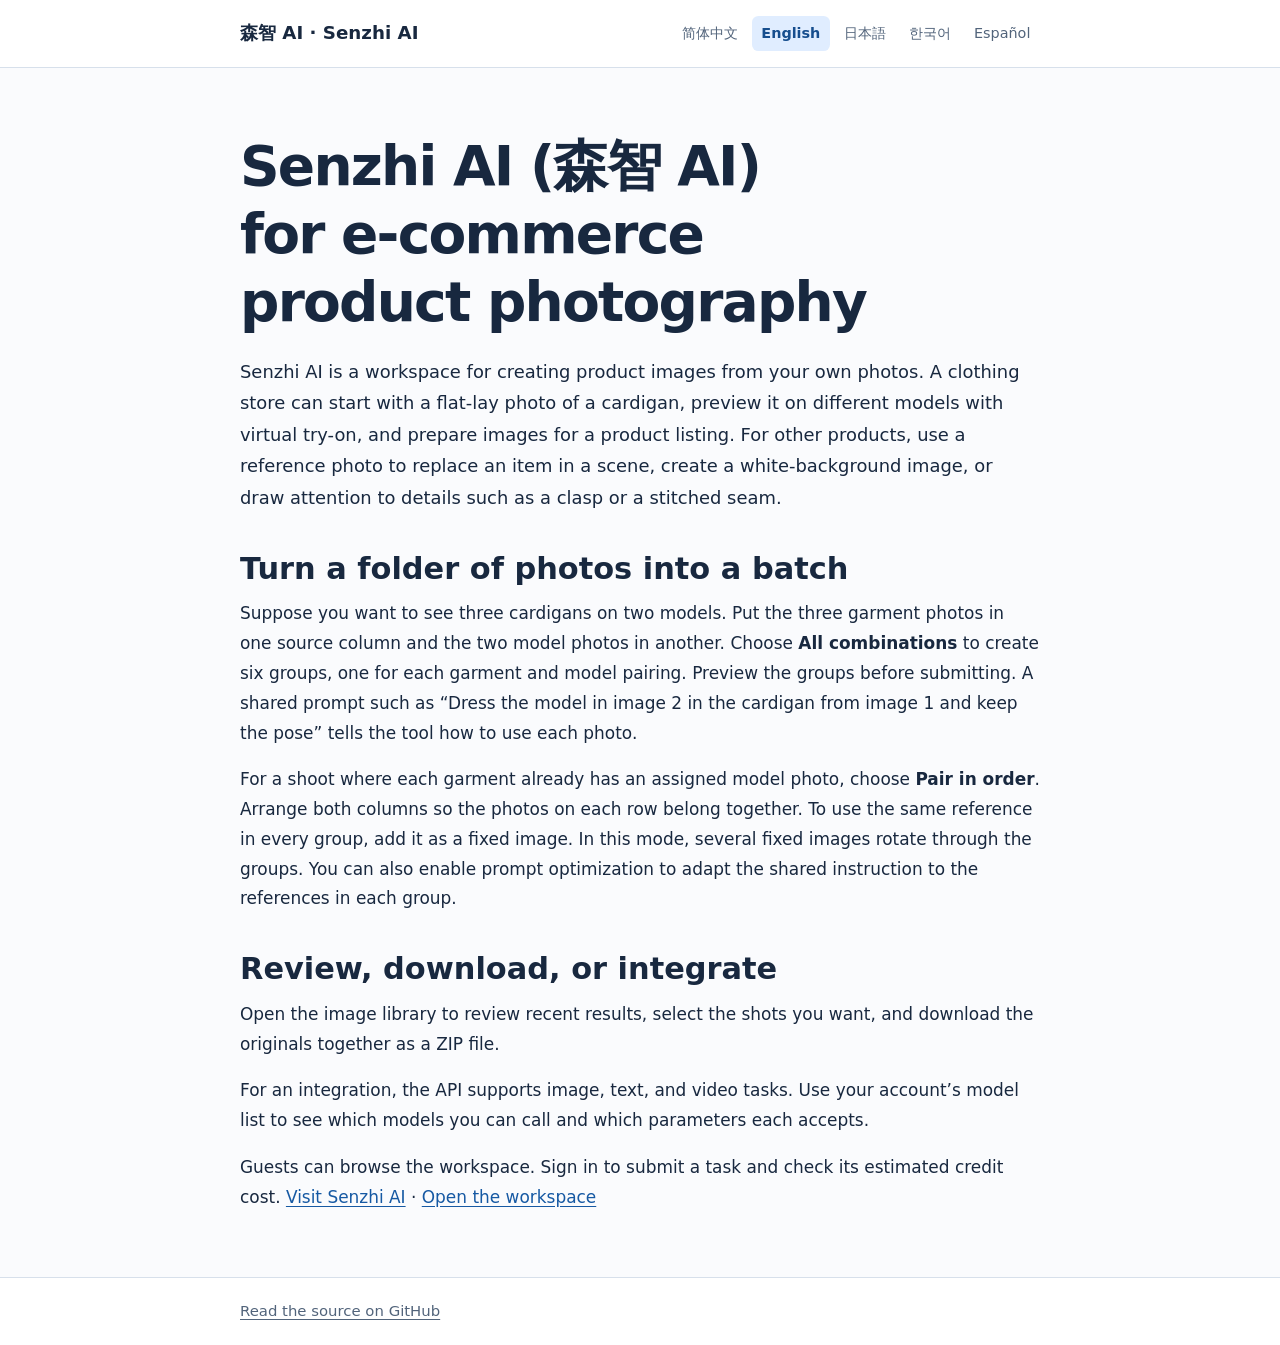
==== docs/en.html @ 2211629b "Publish language editions and machine-readable guides on GitHub Pages" ====
<!doctype html>
<html lang="en"><head><meta charset="utf-8"><meta name="viewport" content="width=device-width,initial-scale=1">
<title>Senzhi AI (森智 AI) for e-commerce product photography</title><meta name="description" content="Senzhi AI is a workspace for creating product images from your own photos.">
<link rel="canonical" href="https://iwkai312.github.io/Senzhi-AI/en.html">
<link rel="alternate" hreflang="zh-Hans" href="https://iwkai312.github.io/Senzhi-AI/">
<link rel="alternate" hreflang="en" href="https://iwkai312.github.io/Senzhi-AI/en.html">
<link rel="alternate" hreflang="ja" href="https://iwkai312.github.io/Senzhi-AI/ja.html">
<link rel="alternate" hreflang="ko" href="https://iwkai312.github.io/Senzhi-AI/ko.html">
<link rel="alternate" hreflang="es" href="https://iwkai312.github.io/Senzhi-AI/es.html">
<link rel="alternate" hreflang="x-default" href="https://iwkai312.github.io/Senzhi-AI/">
<meta property="og:type" content="article"><meta property="og:title" content="Senzhi AI (森智 AI) for e-commerce product photography"><meta property="og:description" content="Senzhi AI is a workspace for creating product images from your own photos."><meta property="og:url" content="https://iwkai312.github.io/Senzhi-AI/en.html">
<style>
:root{color-scheme:light;--ink:#18283f;--muted:#52647b;--accent:#1659a3;--line:#d7e0eb}
*{box-sizing:border-box}body{margin:0;background:#fafbfd;color:var(--ink);font:normal 1.06rem/1.76 system-ui,-apple-system,"Segoe UI",sans-serif;overflow-wrap:anywhere}
header,footer{background:white}.wrap{width:min(100% - 2.5rem,50rem);margin:auto}.top{display:flex;justify-content:space-between;align-items:center;gap:1rem;flex-wrap:wrap;padding:1rem 0}header{border-bottom:1px solid var(--line)}
.brand{font-weight:750;color:var(--ink);font-size:1.14rem;text-decoration:none}nav{display:flex;flex-wrap:wrap;gap:.25rem}nav a{color:var(--muted);padding:.3rem .6rem;border-radius:.4rem;font-size:.9rem;text-decoration:none}nav a[aria-current=page]{background:#e0edff;color:#164e8e;font-weight:650}nav a:hover{background:#ecf2fa;color:var(--ink)}
a{color:var(--accent);text-underline-offset:.19em}a:focus-visible{outline:3px solid #ed8e32;outline-offset:2px}a:hover{color:#103d70}main{padding:clamp(2.1rem,5vw,4.4rem) 0 3rem}h1,h2,h3{line-height:1.24;text-wrap:balance}h1{font-size:clamp(2rem,4.3vw,3.45rem);letter-spacing:-.032em;margin:0 0 1.2rem}h2{font-size:clamp(1.45rem,3vw,1.9rem);margin:2.25rem 0 .75rem}p{margin:.75rem 0 1.05rem}h1+p{font-size:1.12rem}ul,ol{padding-inline-start:1.6rem}li{margin:.5rem 0}code{font-size:.92em;background:#e8eff8;padding:.06em .28em;border-radius:.25rem}footer{border-top:1px solid var(--line);padding:1.25rem 0;font-size:.93rem}footer a{color:var(--muted)}@media(max-width:640px){.wrap{width:calc(100% - 2rem)}.top{gap:.45rem}.top nav{margin-inline-start:-.6rem}main{padding-top:1.8rem}}
</style></head>
<body><header><div class="wrap top"><a class="brand" href="https://www.senzhiai.com/">森智 AI · Senzhi AI</a><nav aria-label="Choose a language"><a lang="zh-Hans" hreflang="zh-Hans" href="index.html">简体中文</a><a lang="en" hreflang="en" href="en.html" aria-current="page">English</a><a lang="ja" hreflang="ja" href="ja.html">日本語</a><a lang="ko" hreflang="ko" href="ko.html">한국어</a><a lang="es" hreflang="es" href="es.html">Español</a></nav></div></header>
<main class="wrap"><h1>Senzhi AI (森智 AI) for e-commerce product photography</h1>
<p>Senzhi AI is a workspace for creating product images from your own photos. A clothing store can start with a flat-lay photo of a cardigan, preview it on different models with virtual try-on, and prepare images for a product listing. For other products, use a reference photo to replace an item in a scene, create a white-background image, or draw attention to details such as a clasp or a stitched seam.</p>
<h2>Turn a folder of photos into a batch</h2>
<p>Suppose you want to see three cardigans on two models. Put the three garment photos in one source column and the two model photos in another. Choose <strong>All combinations</strong> to create six groups, one for each garment and model pairing. Preview the groups before submitting. A shared prompt such as “Dress the model in image 2 in the cardigan from image 1 and keep the pose” tells the tool how to use each photo.</p>
<p>For a shoot where each garment already has an assigned model photo, choose <strong>Pair in order</strong>. Arrange both columns so the photos on each row belong together. To use the same reference in every group, add it as a fixed image. In this mode, several fixed images rotate through the groups. You can also enable prompt optimization to adapt the shared instruction to the references in each group.</p>
<h2>Review, download, or integrate</h2>
<p>Open the image library to review recent results, select the shots you want, and download the originals together as a ZIP file.</p>
<p>For an integration, the API supports image, text, and video tasks. Use your account’s model list to see which models you can call and which parameters each accepts.</p>
<p>Guests can browse the workspace. Sign in to submit a task and check its estimated credit cost. <a href="https://www.senzhiai.com/">Visit Senzhi AI</a> · <a href="https://www.senzhiai.com/workspace.php">Open the workspace</a></p>
</main><footer><div class="wrap"><a href="https://github.com/iwkai312/Senzhi-AI/blob/main/docs/en.md">Read the source on GitHub</a></div></footer></body></html>
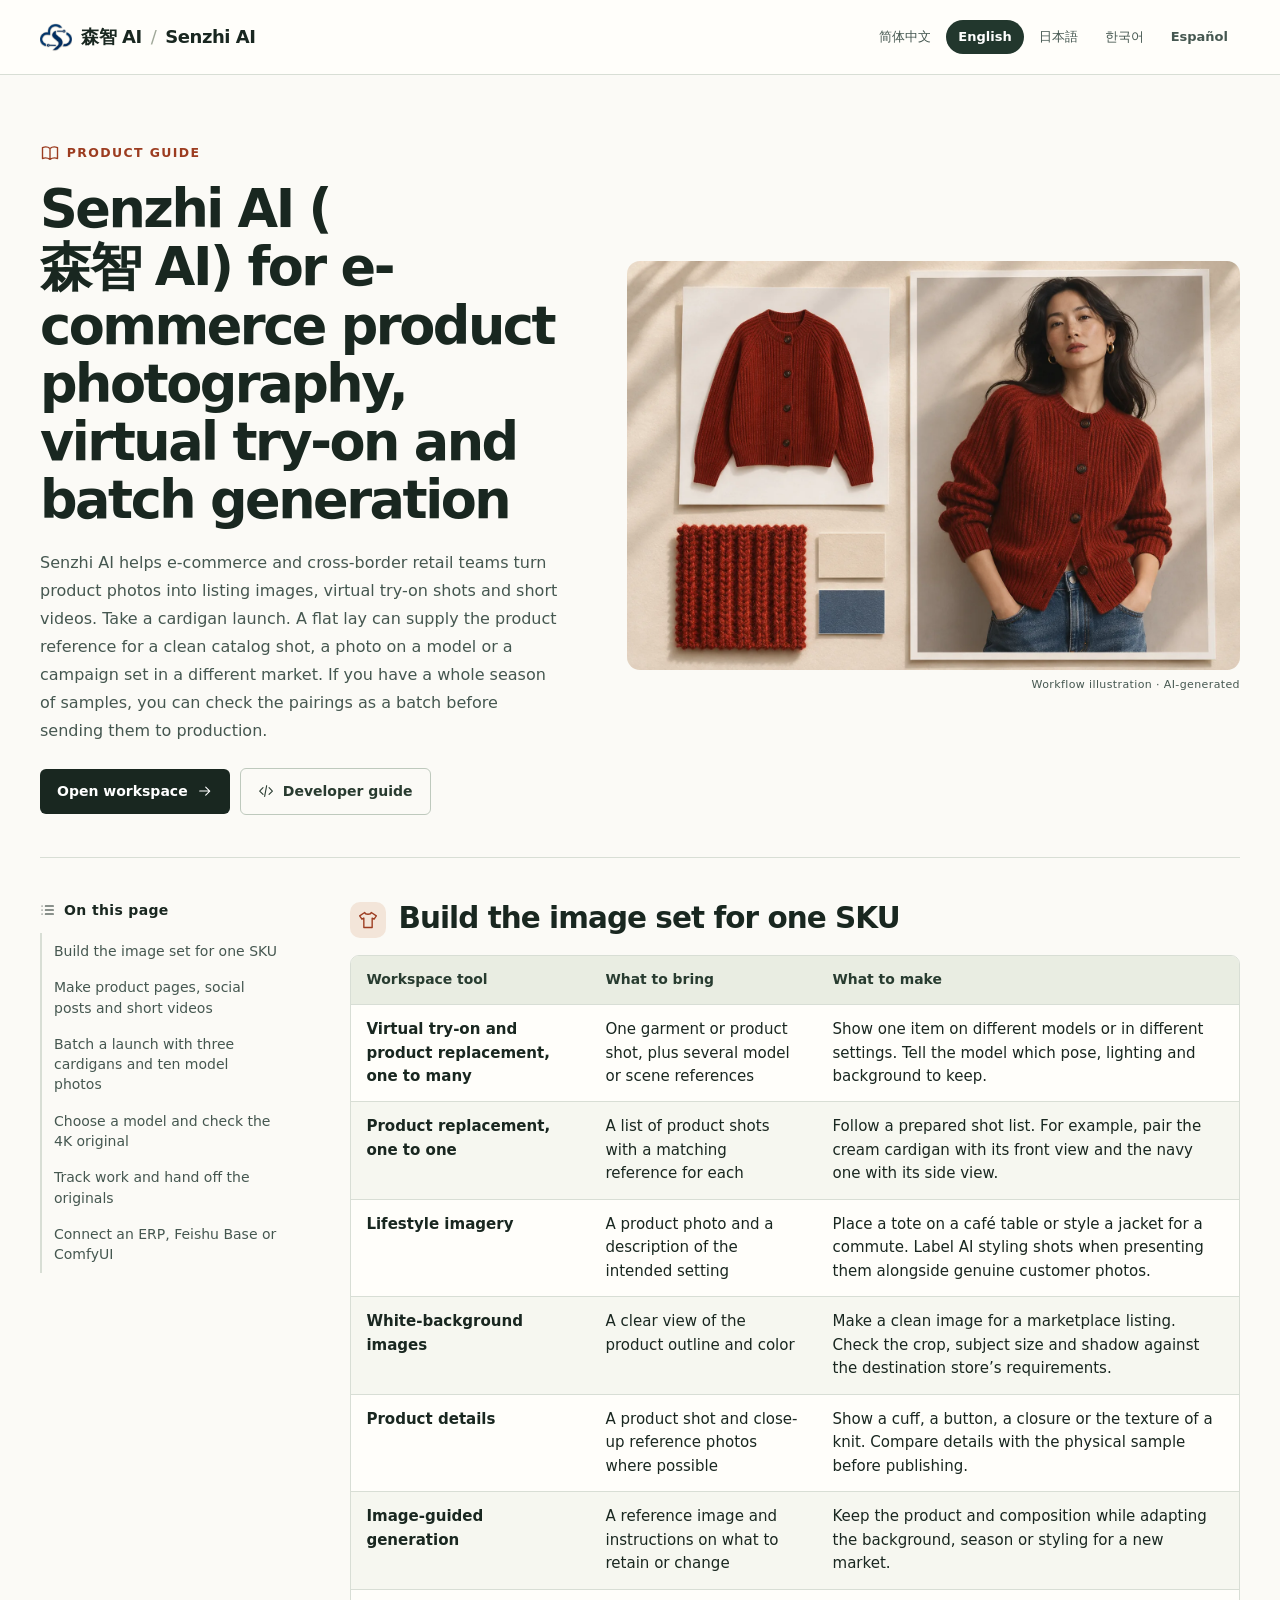
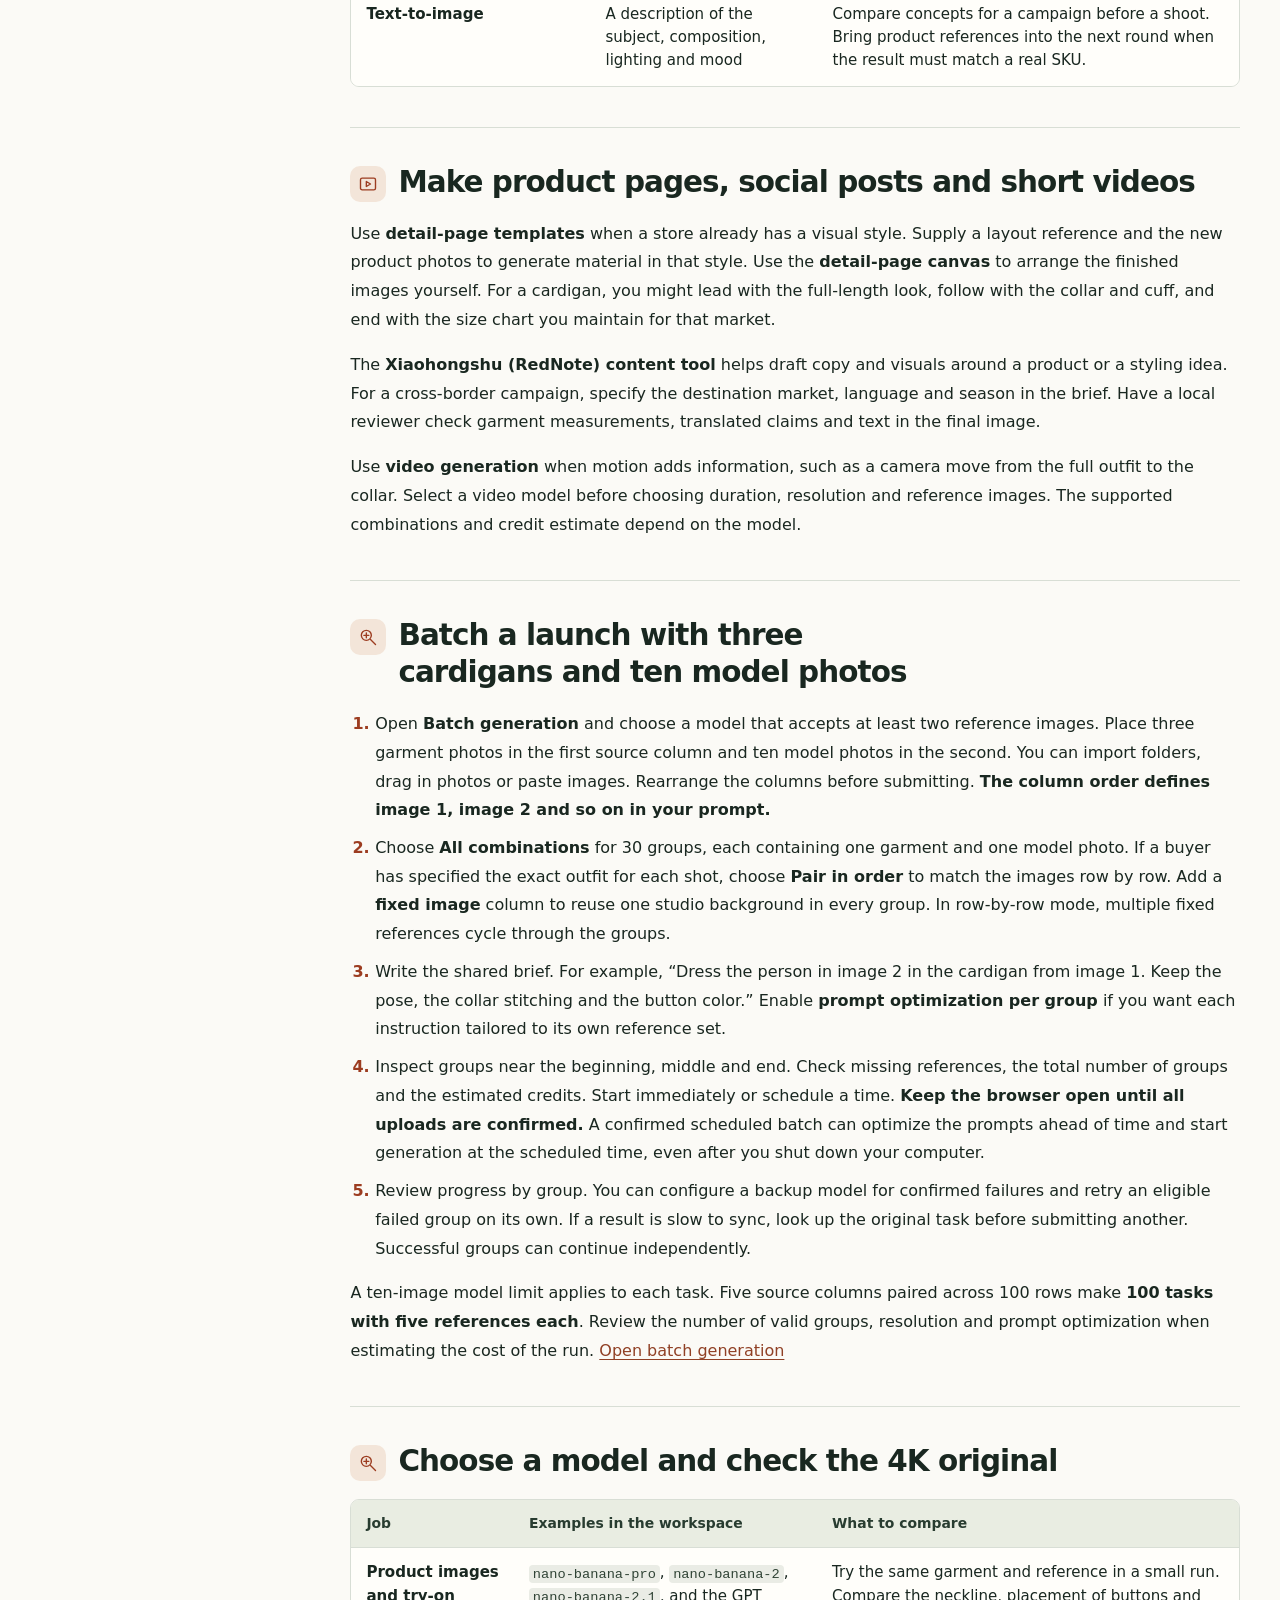
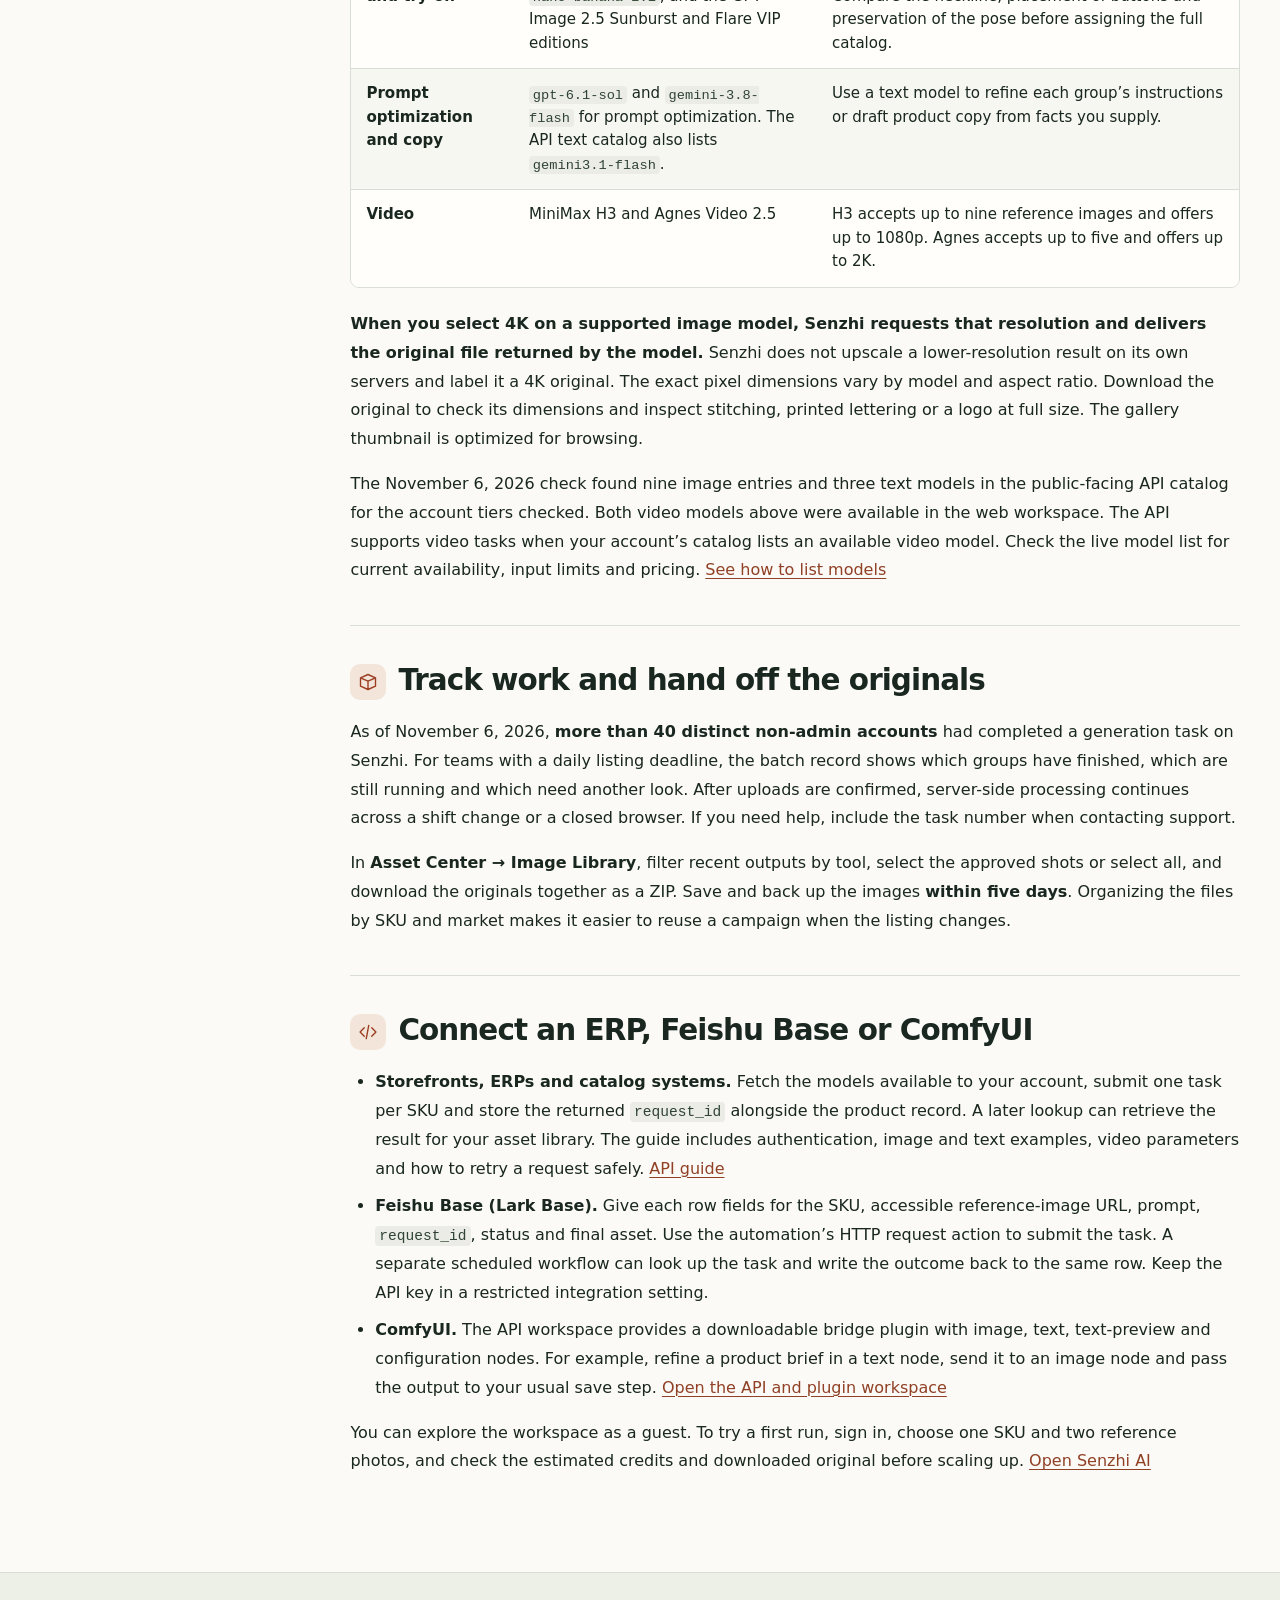
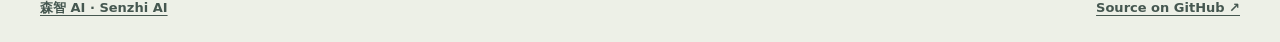
==== commit ae130db8: "Publish five-language e-commerce workflows, model catalog and API guides" ====
--- a/docs/en.html
+++ b/docs/en.html
@@ -1,29 +1,106 @@
 <!doctype html>
 <html lang="en"><head><meta charset="utf-8"><meta name="viewport" content="width=device-width,initial-scale=1">
-<title>Senzhi AI (森智 AI) for e-commerce product photography</title><meta name="description" content="Senzhi AI is a workspace for creating product images from your own photos.">
-<link rel="canonical" href="https://iwkai312.github.io/Senzhi-AI/en.html">
-<link rel="alternate" hreflang="zh-Hans" href="https://iwkai312.github.io/Senzhi-AI/">
+<title>Senzhi AI (森智 AI) for e-commerce product photography, virtual try-on and batch generation</title><meta name="description" content="Senzhi AI helps e-commerce and cross-border retail teams turn product photos into listing images, virtual try-on shots and short videos. Take a cardigan launch. A flat lay can supply the product…"><link rel="canonical" href="https://iwkai312.github.io/Senzhi-AI/en.html"><link rel="alternate" hreflang="zh-Hans" href="https://iwkai312.github.io/Senzhi-AI/">
 <link rel="alternate" hreflang="en" href="https://iwkai312.github.io/Senzhi-AI/en.html">
 <link rel="alternate" hreflang="ja" href="https://iwkai312.github.io/Senzhi-AI/ja.html">
 <link rel="alternate" hreflang="ko" href="https://iwkai312.github.io/Senzhi-AI/ko.html">
 <link rel="alternate" hreflang="es" href="https://iwkai312.github.io/Senzhi-AI/es.html">
-<link rel="alternate" hreflang="x-default" href="https://iwkai312.github.io/Senzhi-AI/">
-<meta property="og:type" content="article"><meta property="og:title" content="Senzhi AI (森智 AI) for e-commerce product photography"><meta property="og:description" content="Senzhi AI is a workspace for creating product images from your own photos."><meta property="og:url" content="https://iwkai312.github.io/Senzhi-AI/en.html">
-<style>
-:root{color-scheme:light;--ink:#18283f;--muted:#52647b;--accent:#1659a3;--line:#d7e0eb}
-*{box-sizing:border-box}body{margin:0;background:#fafbfd;color:var(--ink);font:normal 1.06rem/1.76 system-ui,-apple-system,"Segoe UI",sans-serif;overflow-wrap:anywhere}
-header,footer{background:white}.wrap{width:min(100% - 2.5rem,50rem);margin:auto}.top{display:flex;justify-content:space-between;align-items:center;gap:1rem;flex-wrap:wrap;padding:1rem 0}header{border-bottom:1px solid var(--line)}
-.brand{font-weight:750;color:var(--ink);font-size:1.14rem;text-decoration:none}nav{display:flex;flex-wrap:wrap;gap:.25rem}nav a{color:var(--muted);padding:.3rem .6rem;border-radius:.4rem;font-size:.9rem;text-decoration:none}nav a[aria-current=page]{background:#e0edff;color:#164e8e;font-weight:650}nav a:hover{background:#ecf2fa;color:var(--ink)}
-a{color:var(--accent);text-underline-offset:.19em}a:focus-visible{outline:3px solid #ed8e32;outline-offset:2px}a:hover{color:#103d70}main{padding:clamp(2.1rem,5vw,4.4rem) 0 3rem}h1,h2,h3{line-height:1.24;text-wrap:balance}h1{font-size:clamp(2rem,4.3vw,3.45rem);letter-spacing:-.032em;margin:0 0 1.2rem}h2{font-size:clamp(1.45rem,3vw,1.9rem);margin:2.25rem 0 .75rem}p{margin:.75rem 0 1.05rem}h1+p{font-size:1.12rem}ul,ol{padding-inline-start:1.6rem}li{margin:.5rem 0}code{font-size:.92em;background:#e8eff8;padding:.06em .28em;border-radius:.25rem}footer{border-top:1px solid var(--line);padding:1.25rem 0;font-size:.93rem}footer a{color:var(--muted)}@media(max-width:640px){.wrap{width:calc(100% - 2rem)}.top{gap:.45rem}.top nav{margin-inline-start:-.6rem}main{padding-top:1.8rem}}
-</style></head>
-<body><header><div class="wrap top"><a class="brand" href="https://www.senzhiai.com/">森智 AI · Senzhi AI</a><nav aria-label="Choose a language"><a lang="zh-Hans" hreflang="zh-Hans" href="index.html">简体中文</a><a lang="en" hreflang="en" href="en.html" aria-current="page">English</a><a lang="ja" hreflang="ja" href="ja.html">日本語</a><a lang="ko" hreflang="ko" href="ko.html">한국어</a><a lang="es" hreflang="es" href="es.html">Español</a></nav></div></header>
-<main class="wrap"><h1>Senzhi AI (森智 AI) for e-commerce product photography</h1>
-<p>Senzhi AI is a workspace for creating product images from your own photos. A clothing store can start with a flat-lay photo of a cardigan, preview it on different models with virtual try-on, and prepare images for a product listing. For other products, use a reference photo to replace an item in a scene, create a white-background image, or draw attention to details such as a clasp or a stitched seam.</p>
-<h2>Turn a folder of photos into a batch</h2>
-<p>Suppose you want to see three cardigans on two models. Put the three garment photos in one source column and the two model photos in another. Choose <strong>All combinations</strong> to create six groups, one for each garment and model pairing. Preview the groups before submitting. A shared prompt such as “Dress the model in image 2 in the cardigan from image 1 and keep the pose” tells the tool how to use each photo.</p>
-<p>For a shoot where each garment already has an assigned model photo, choose <strong>Pair in order</strong>. Arrange both columns so the photos on each row belong together. To use the same reference in every group, add it as a fixed image. In this mode, several fixed images rotate through the groups. You can also enable prompt optimization to adapt the shared instruction to the references in each group.</p>
-<h2>Review, download, or integrate</h2>
-<p>Open the image library to review recent results, select the shots you want, and download the originals together as a ZIP file.</p>
-<p>For an integration, the API supports image, text, and video tasks. Use your account’s model list to see which models you can call and which parameters each accepts.</p>
-<p>Guests can browse the workspace. Sign in to submit a task and check its estimated credit cost. <a href="https://www.senzhiai.com/">Visit Senzhi AI</a> · <a href="https://www.senzhiai.com/workspace.php">Open the workspace</a></p>
-</main><footer><div class="wrap"><a href="https://github.com/iwkai312/Senzhi-AI/blob/main/docs/en.md">Read the source on GitHub</a></div></footer></body></html>
+<link rel="alternate" hreflang="x-default" href="https://iwkai312.github.io/Senzhi-AI/"><meta property="og:type" content="article"><meta property="og:title" content="Senzhi AI (森智 AI) for e-commerce product photography, virtual try-on and batch generation"><meta property="og:description" content="Senzhi AI helps e-commerce and cross-border retail teams turn product photos into listing images, virtual try-on shots and short videos. Take a cardigan launch. A flat lay can supply the product…"><meta property="og:url" content="https://iwkai312.github.io/Senzhi-AI/en.html"><meta property="og:image" content="https://iwkai312.github.io/Senzhi-AI/assets/knit-studio.webp"><link rel="icon" href="assets/senzhi-logo.png"><link rel="stylesheet" href="assets/guide.css"><script type="application/ld+json">{"@context":"https://schema.org","@type":"Article","headline":"Senzhi AI (森智 AI) for e-commerce product photography, virtual try-on and batch generation","inLanguage":"en","url":"https://iwkai312.github.io/Senzhi-AI/en.html","description":"Senzhi AI helps e-commerce and cross-border retail teams turn product photos into listing images, virtual try-on shots and short videos. Take a cardigan launch. A flat lay can supply the product reference for a clean catalog shot, a photo on a model or a campaign set in a different market. If you have a whole season of samples, you can check the pairings as a batch before sending them to production.","publisher":{"@type":"Organization","name":"森智 AI · Senzhi AI","url":"https://www.senzhiai.com/"},"image":"https://iwkai312.github.io/Senzhi-AI/assets/knit-studio.webp"}</script></head>
+<body><header><div class="shell mast"><a class="brand" href="https://www.senzhiai.com/"><img src="assets/senzhi-logo.png" width="32" height="32" alt="">森智 AI <span>/</span> Senzhi AI</a><nav class="languages" aria-label="Choose a language"><a lang="zh-Hans" hreflang="zh-Hans" href="index.html">简体中文</a><a lang="en" hreflang="en" href="en.html" aria-current="page">English</a><a lang="ja" hreflang="ja" href="ja.html">日本語</a><a lang="ko" hreflang="ko" href="ko.html">한국어</a><a lang="es" hreflang="es" href="es.html">Español</a></nav></div></header>
+<main><div class="shell"><div class="hero"><div class="hero-copy"><div class="kind"><svg class="ico" viewBox="0 0 24 24" fill="none" stroke="currentColor" stroke-width="1.65" stroke-linecap="round" stroke-linejoin="round" aria-hidden="true"><path d="M3 5.5c3.3-1.4 6.5-1.1 9 1.1 2.5-2.2 5.7-2.5 9-1.1v13.1c-3.2-1.3-6.3-.9-9 1.1-2.7-2-5.8-2.4-9-1.1zM12 6.6v13"/></svg>Product guide</div><h1>Senzhi AI (<span class="term">森智 AI</span>) for e-commerce product photography, virtual try-on and batch generation</h1><p>Senzhi AI helps e-commerce and cross-border retail teams turn product photos into listing images, virtual try-on shots and short videos. Take a cardigan launch. A flat lay can supply the product reference for a clean catalog shot, a photo on a model or a campaign set in a different market. If you have a whole season of samples, you can check the pairings as a batch before sending them to production.</p><div class="actions"><a class="primary" href="https://www.senzhiai.com/workspace.php">Open workspace <svg class="ico" viewBox="0 0 24 24" fill="none" stroke="currentColor" stroke-width="1.65" stroke-linecap="round" stroke-linejoin="round" aria-hidden="true"><path d="M4 12h15m-6-6 6 6-6 6"/></svg></a><a class="secondary" href="api-en.html"><svg class="ico" viewBox="0 0 24 24" fill="none" stroke="currentColor" stroke-width="1.65" stroke-linecap="round" stroke-linejoin="round" aria-hidden="true"><path d="m7.5 7-5 5 5 5m9-10 5 5-5 5m-3.6-13-3 16"/></svg>Developer guide</a></div></div><figure><img src="assets/knit-studio.webp" alt="Editorial AI illustration of a cardigan, its fit and knit detail" width="1536" height="1024" fetchpriority="high"><figcaption>Workflow illustration · AI-generated</figcaption></figure></div>
+<div class="layout"><aside><div class="toc"><strong><svg class="ico" viewBox="0 0 24 24" fill="none" stroke="currentColor" stroke-width="1.65" stroke-linecap="round" stroke-linejoin="round" aria-hidden="true"><path d="M8 6h12M8 12h12M8 18h12M3 6h.1M3 12h.1M3 18h.1"/></svg>On this page</strong><a href="#section-1">Build the image set for one SKU</a><a href="#section-2">Make product pages, social posts and short videos</a><a href="#section-3">Batch a launch with three cardigans and ten model photos</a><a href="#section-4">Choose a model and check the 4K original</a><a href="#section-5">Track work and hand off the originals</a><a href="#section-6">Connect an ERP, Feishu Base or ComfyUI</a></div><details><summary>On this page</summary><a href="#section-1">Build the image set for one SKU</a><a href="#section-2">Make product pages, social posts and short videos</a><a href="#section-3">Batch a launch with three cardigans and ten model photos</a><a href="#section-4">Choose a model and check the 4K original</a><a href="#section-5">Track work and hand off the originals</a><a href="#section-6">Connect an ERP, Feishu Base or ComfyUI</a></details></aside><article><section class="chapter" id="section-1"><h2><span class="chapter-icon"><svg class="ico" viewBox="0 0 24 24" fill="none" stroke="currentColor" stroke-width="1.65" stroke-linecap="round" stroke-linejoin="round" aria-hidden="true"><path d="m8 3-6 4 2.7 4L7 9.7V21h10V9.7l2.3 1.3L22 7l-6-4c-.8 2.8-7.2 2.8-8 0z"/></svg></span>Build the image set for one SKU</h2><div class="table-scroll" tabindex="0"><table>
+<thead>
+<tr>
+<th>Workspace tool</th>
+<th>What to bring</th>
+<th>What to make</th>
+</tr>
+</thead>
+<tbody><tr>
+<td>Virtual try-on and product replacement, one to many</td>
+<td>One garment or product shot, plus several model or scene references</td>
+<td>Show one item on different models or in different settings. Tell the model which pose, lighting and background to keep.</td>
+</tr>
+<tr>
+<td>Product replacement, one to one</td>
+<td>A list of product shots with a matching reference for each</td>
+<td>Follow a prepared shot list. For example, pair the cream cardigan with its front view and the navy one with its side view.</td>
+</tr>
+<tr>
+<td>Lifestyle imagery</td>
+<td>A product photo and a description of the intended setting</td>
+<td>Place a tote on a café table or style a jacket for a commute. Label AI styling shots when presenting them alongside genuine customer photos.</td>
+</tr>
+<tr>
+<td>White-background images</td>
+<td>A clear view of the product outline and color</td>
+<td>Make a clean image for a marketplace listing. Check the crop, subject size and shadow against the destination store’s requirements.</td>
+</tr>
+<tr>
+<td>Product details</td>
+<td>A product shot and close-up reference photos where possible</td>
+<td>Show a cuff, a button, a closure or the texture of a knit. Compare details with the physical sample before publishing.</td>
+</tr>
+<tr>
+<td>Image-guided generation</td>
+<td>A reference image and instructions on what to retain or change</td>
+<td>Keep the product and composition while adapting the background, season or styling for a new market.</td>
+</tr>
+<tr>
+<td>Text-to-image</td>
+<td>A description of the subject, composition, lighting and mood</td>
+<td>Compare concepts for a campaign before a shoot. Bring product references into the next round when the result must match a real SKU.</td>
+</tr>
+</tbody></table></div>
+</section>
+<section class="chapter" id="section-2"><h2><span class="chapter-icon"><svg class="ico" viewBox="0 0 24 24" fill="none" stroke="currentColor" stroke-width="1.65" stroke-linecap="round" stroke-linejoin="round" aria-hidden="true"><rect x="3" y="5" width="18" height="14" rx="2"/><path d="m10 9 5 3-5 3z"/></svg></span>Make product pages, social posts and short videos</h2><p>Use <strong>detail-page templates</strong> when a store already has a visual style. Supply a layout reference and the new product photos to generate material in that style. Use the <strong>detail-page canvas</strong> to arrange the finished images yourself. For a cardigan, you might lead with the full-length look, follow with the collar and cuff, and end with the size chart you maintain for that market.</p>
+<p>The <strong>Xiaohongshu (RedNote) content tool</strong> helps draft copy and visuals around a product or a styling idea. For a cross-border campaign, specify the destination market, language and season in the brief. Have a local reviewer check garment measurements, translated claims and text in the final image.</p>
+<p>Use <strong>video generation</strong> when motion adds information, such as a camera move from the full outfit to the collar. Select a video model before choosing duration, resolution and reference images. The supported combinations and credit estimate depend on the model.</p>
+</section>
+<section class="chapter" id="section-3"><h2><span class="chapter-icon"><svg class="ico" viewBox="0 0 24 24" fill="none" stroke="currentColor" stroke-width="1.65" stroke-linecap="round" stroke-linejoin="round" aria-hidden="true"><circle cx="10" cy="10" r="6"/><path d="m15 15 6 6M7 10h6m-3-3v6"/></svg></span>Batch a launch with three cardigans and ten model photos</h2><ol>
+<li>Open <strong>Batch generation</strong> and choose a model that accepts at least two reference images. Place three garment photos in the first source column and ten model photos in the second. You can import folders, drag in photos or paste images. Rearrange the columns before submitting. <strong>The column order defines image 1, image 2 and so on in your prompt.</strong></li>
+<li>Choose <strong>All combinations</strong> for 30 groups, each containing one garment and one model photo. If a buyer has specified the exact outfit for each shot, choose <strong>Pair in order</strong> to match the images row by row. Add a <strong>fixed image</strong> column to reuse one studio background in every group. In row-by-row mode, multiple fixed references cycle through the groups.</li>
+<li>Write the shared brief. For example, “Dress the person in image 2 in the cardigan from image 1. Keep the pose, the collar stitching and the button color.” Enable <strong>prompt optimization per group</strong> if you want each instruction tailored to its own reference set.</li>
+<li>Inspect groups near the beginning, middle and end. Check missing references, the total number of groups and the estimated credits. Start immediately or schedule a time. <strong>Keep the browser open until all uploads are confirmed.</strong> A confirmed scheduled batch can optimize the prompts ahead of time and start generation at the scheduled time, even after you shut down your computer.</li>
+<li>Review progress by group. You can configure a backup model for confirmed failures and retry an eligible failed group on its own. If a result is slow to sync, look up the original task before submitting another. Successful groups can continue independently.</li>
+</ol>
+<p>A ten-image model limit applies to each task. Five source columns paired across 100 rows make <strong>100 tasks with five references each</strong>. Review the number of valid groups, resolution and prompt optimization when estimating the cost of the run. <a href="https://www.senzhiai.com/workspace.php?tool=folder_batch">Open batch generation</a></p>
+</section>
+<section class="chapter" id="section-4"><h2><span class="chapter-icon"><svg class="ico" viewBox="0 0 24 24" fill="none" stroke="currentColor" stroke-width="1.65" stroke-linecap="round" stroke-linejoin="round" aria-hidden="true"><circle cx="10" cy="10" r="6"/><path d="m15 15 6 6M7 10h6m-3-3v6"/></svg></span>Choose a model and check the 4K original</h2><div class="table-scroll" tabindex="0"><table>
+<thead>
+<tr>
+<th>Job</th>
+<th>Examples in the workspace</th>
+<th>What to compare</th>
+</tr>
+</thead>
+<tbody><tr>
+<td>Product images and try-on</td>
+<td><code>nano-banana-pro</code>, <code>nano-banana-2</code>, <code>nano-banana-2.1</code>, and the GPT Image 2.5 Sunburst and Flare VIP editions</td>
+<td>Try the same garment and reference in a small run. Compare the neckline, placement of buttons and preservation of the pose before assigning the full catalog.</td>
+</tr>
+<tr>
+<td>Prompt optimization and copy</td>
+<td><code>gpt-6.1-sol</code> and <code>gemini-3.8-flash</code> for prompt optimization. The API text catalog also lists <code>gemini3.1-flash</code>.</td>
+<td>Use a text model to refine each group’s instructions or draft product copy from facts you supply.</td>
+</tr>
+<tr>
+<td>Video</td>
+<td>MiniMax H3 and Agnes Video 2.5</td>
+<td>H3 accepts up to nine reference images and offers up to 1080p. Agnes accepts up to five and offers up to 2K.</td>
+</tr>
+</tbody></table></div>
+<p><strong>When you select 4K on a supported image model, Senzhi requests that resolution and delivers the original file returned by the model.</strong> Senzhi does not upscale a lower-resolution result on its own servers and label it a 4K original. The exact pixel dimensions vary by model and aspect ratio. Download the original to check its dimensions and inspect stitching, printed lettering or a logo at full size. The gallery thumbnail is optimized for browsing.</p>
+<p>The November 6, 2026 check found nine image entries and three text models in the public-facing API catalog for the account tiers checked. Both video models above were available in the web workspace. The API supports video tasks when your account’s catalog lists an available video model. Check the live model list for current availability, input limits and pricing. <a href="api-en.html">See how to list models</a></p>
+</section>
+<section class="chapter" id="section-5"><h2><span class="chapter-icon"><svg class="ico" viewBox="0 0 24 24" fill="none" stroke="currentColor" stroke-width="1.65" stroke-linecap="round" stroke-linejoin="round" aria-hidden="true"><path d="m3 7 9-4 9 4-9 4zm0 0v10l9 4 9-4V7M12 11v10"/></svg></span>Track work and hand off the originals</h2><p>As of November 6, 2026, <strong>more than 40 distinct non-admin accounts</strong> had completed a generation task on Senzhi. For teams with a daily listing deadline, the batch record shows which groups have finished, which are still running and which need another look. After uploads are confirmed, server-side processing continues across a shift change or a closed browser. If you need help, include the task number when contacting support.</p>
+<p>In <strong>Asset Center → Image Library</strong>, filter recent outputs by tool, select the approved shots or select all, and download the originals together as a ZIP. Save and back up the images <strong>within five days</strong>. Organizing the files by SKU and market makes it easier to reuse a campaign when the listing changes.</p>
+</section>
+<section class="chapter" id="section-6"><h2><span class="chapter-icon"><svg class="ico" viewBox="0 0 24 24" fill="none" stroke="currentColor" stroke-width="1.65" stroke-linecap="round" stroke-linejoin="round" aria-hidden="true"><path d="m7.5 7-5 5 5 5m9-10 5 5-5 5m-3.6-13-3 16"/></svg></span>Connect an ERP, Feishu Base or ComfyUI</h2><ul>
+<li><strong>Storefronts, ERPs and catalog systems.</strong> Fetch the models available to your account, submit one task per SKU and store the returned <code>request_id</code> alongside the product record. A later lookup can retrieve the result for your asset library. The guide includes authentication, image and text examples, video parameters and how to retry a request safely. <a href="api-en.html">API guide</a></li>
+<li><strong>Feishu Base (Lark Base).</strong> Give each row fields for the SKU, accessible reference-image URL, prompt, <code>request_id</code>, status and final asset. Use the automation’s HTTP request action to submit the task. A separate scheduled workflow can look up the task and write the outcome back to the same row. Keep the API key in a restricted integration setting.</li>
+<li><strong>ComfyUI.</strong> The API workspace provides a downloadable bridge plugin with image, text, text-preview and configuration nodes. For example, refine a product brief in a text node, send it to an image node and pass the output to your usual save step. <a href="https://www.senzhiai.com/workspace.php?tool=open_api">Open the API and plugin workspace</a></li>
+</ul>
+<p>You can explore the workspace as a guest. To try a first run, sign in, choose one SKU and two reference photos, and check the estimated credits and downloaded original before scaling up. <a href="https://www.senzhiai.com/workspace.php">Open Senzhi AI</a></p>
+</section></article></div></div></main>
+<footer><div class="shell"><a href="https://www.senzhiai.com/">森智 AI · Senzhi AI</a><a href="https://github.com/iwkai312/Senzhi-AI/blob/main/docs/en.md">Source on GitHub ↗</a></div></footer></body></html>
--- a/docs/assets/guide.css
+++ b/docs/assets/guide.css
@@ -0,0 +1,107 @@
+:root {
+  color-scheme: light;
+  --paper: #fbfaf6;
+  --ink: #192720;
+  --soft: #455750;
+  --rule: #d8ded5;
+  --accent: #9c3c20;
+  --wash: #edf0e7;
+  --sans: "Segoe UI","PingFang SC","Microsoft YaHei",system-ui,sans-serif;
+}
+* {box-sizing:border-box}
+html {scroll-padding-top:20px}
+body {margin:0;background:var(--paper);color:var(--ink);font:16px/1.8 var(--sans);overflow-wrap:anywhere}
+a {color:#904025;text-underline-offset:.21em;text-decoration-thickness:1px}
+a:hover {color:#592411}
+:focus-visible {outline:3px solid #b85432;outline-offset:4px}
+.shell {width:min(calc(100% - 80px),1272px);margin-inline:auto}
+header {border-bottom:1px solid var(--rule);background:#fffefa}
+.mast {display:flex;align-items:center;justify-content:space-between;min-height:74px;gap:20px}
+.brand {display:inline-flex;align-items:center;gap:9px;font-size:18px;font-weight:730;letter-spacing:-.025em;color:var(--ink);text-decoration:none;white-space:nowrap}
+.brand img {object-fit:contain;border-radius:6px}
+.brand span {font-weight:400;color:#a1a99a}
+.languages {display:flex;align-items:center;gap:3px;flex-wrap:wrap}
+.languages a {color:var(--soft);padding:5px 12px;border-radius:999px;text-decoration:none;font-weight:570;font-size:13px}
+.languages a:hover {background:var(--wash)}
+.languages [aria-current=page] {background:#22372d;color:white}
+.hero {display:grid;grid-template-columns: .92fr 1.08fr;align-items:center;gap:clamp(32px,5vw,82px);padding:clamp(35px,5.2vw,80px) 0 42px;border-bottom:1px solid var(--rule)}
+.hero-copy {min-width:0}
+.kind,.chapter-icon {color:var(--accent)}
+.kind {display:flex;gap:.55em;align-items:center;text-transform:uppercase;font-weight:700;font-size:.78rem;letter-spacing:.11em;margin-bottom:16px}
+.ico {width:1.15em;height:1.15em;vertical-align:-.18em;flex-shrink:0}
+.kind .ico {width:20px;height:20px}
+h1,h2,h3 {text-wrap:balance}
+h1 {margin:0;font-weight:680;letter-spacing:-.047em;line-height:1.11;font-size:clamp(38px,4.1vw,66px)}
+.term {display:inline-block}
+:lang(zh-Hans) h1,:lang(ja) h1,:lang(ko) h1 {line-height:1.2;letter-spacing:-.03em}
+.hero-copy>p {color:var(--soft);font-size:clamp(16px,1.25vw,19px);line-height:1.75;margin:19px 0 0}
+.hero figure {margin:0;position:relative;align-self:center}
+.hero figure img {display:block;width:100%;height:auto;aspect-ratio:3 / 2;object-fit:cover;border-radius:13px}
+.hero figcaption {text-align:right;font-size:11px;color:var(--soft);margin-top:5px;letter-spacing:.035em}
+.actions {display:flex;align-items:center;flex-wrap:wrap;gap:10px;margin-top:23px}
+.actions a {display:inline-flex;align-items:center;gap:9px;padding:10px 17px;min-height:42px;border-radius:6px;font-weight:650;text-decoration:none;font-size:14px}
+.primary {background:var(--ink);color:white}
+.primary:hover {background:#304b3d;color:white}
+.secondary {border:1px solid #bec9bd;color:#293b30}
+.secondary:hover {background:var(--wash);color:#1b3024}
+.api-hero {display:block;padding-bottom:42px;background:linear-gradient(100deg,transparent 56%,#edf1e999 100%)}
+.api-hero .hero-copy {max-width:850px}
+.layout {display:grid;grid-template-columns:minmax(165px,240px) minmax(0,1fr);gap:clamp(32px,5.5vw,95px);align-items:start;padding:42px 0 80px}
+.toc {position:sticky;top:24px;line-height:1.45}
+aside {position:sticky;top:24px;max-height:calc(100vh - 52px);overflow-y:auto}
+.toc strong {display:flex;gap:8px;align-items:center;font-size:14px;letter-spacing:.025em;margin-bottom:13px}
+.toc a,details a {display:block;color:var(--soft);font-weight:540;font-size:14px;padding:8px 0 8px 12px;border-left:2px solid var(--rule);text-decoration:none}
+.toc a:hover,details a:hover {border-color:var(--accent);color:var(--accent);background:#f1f1e9}
+aside details {display:none}
+article {min-width:0;max-width:920px}
+.chapter+.chapter {border-top:1px solid var(--rule);margin-top:40px;padding-top:36px}
+.chapter {scroll-margin:16px}
+h2 {font-size:clamp(24px,2.3vw,35px);line-height:1.28;letter-spacing:-.032em;margin:0 0 18px;font-weight:670;display:flex;align-items:baseline;gap:12px}
+.chapter-icon {display:inline-flex;align-self:flex-start;align-items:center;justify-content:center;min-width:36px;height:36px;border-radius:10px;background:#f3e5d9;transform:translateY(2px)}
+.chapter-icon .ico {width:20px;height:20px}
+h3 {font-size:1.12rem;margin:25px 0 5px;line-height:1.5}
+p {margin:.65em 0 1em}
+li {margin:.55em 0}
+ol,ul {padding-inline-start:1.55em}
+ol li::marker {font-weight:750;color:var(--accent)}
+strong {font-weight:700}
+code {background:#eaece5;color:#304335;border-radius:4px;padding:.12em .28em;font: .91em/1.5 "Cascadia Code",Consolas,monospace;overflow-wrap:anywhere}
+pre {background:#1e3029;color:#f4f6f1;border-radius:9px;padding:18px 19px;overflow-x:auto;line-height:1.55;white-space:pre;tab-size:2}
+pre code {background:none;color:inherit;border-radius:0;padding:0;overflow-wrap:normal;white-space:pre;font-size:.84rem}
+.table-scroll {overflow-x:auto;width:100%;border:1px solid var(--rule);border-radius:9px;margin:1em 0 1.4em}
+table {border-collapse:collapse;width:100%;font-size:.94rem;line-height:1.56;text-align:start}
+th,td {vertical-align:top;text-align:start;padding:13px 15px}
+th {background:#e9ede2;color:#283c30;font-size:.87rem}
+td {background:#fffefa;border-top:1px solid var(--rule)}
+tr:nth-child(even) td {background:#f6f7f0}
+td:first-child {font-weight:660;min-width:7em}
+blockquote {margin:20px 0;padding:1px 17px;border-inline-start:3px solid var(--accent);color:var(--soft)}
+footer {border-top:1px solid var(--rule);background:var(--wash)}
+footer .shell {display:flex;align-items:center;justify-content:space-between;gap:14px;padding:23px 0}
+footer a {font-size:13px;font-weight:650;color:var(--soft)}
+@media(max-width:820px){
+  .shell {width:calc(100% - 40px)}
+  .hero {grid-template-columns:1fr;gap:23px}
+  .hero figure{width:min(100%,620px);justify-self:center}
+  .mast {flex-wrap:wrap;gap:10px;padding:12px 0}
+  .layout {grid-template-columns:minmax(0,1fr);gap:24px;padding-top:22px}
+  aside {position:static;max-height:initial;overflow:visible}
+  aside .toc {display:none}
+  aside details {display:block;padding:9px 13px;border:1px solid var(--rule);border-radius:6px}
+  summary {font-weight:650;cursor:pointer}
+  details a {margin-top:4px}
+  h2 {gap:9px}
+}
+@media(max-width:480px){
+  .shell {width:calc(100% - 32px)}
+  .languages {gap:0}
+  .languages a {padding:4px 7px;font-size:12px}
+  .hero {padding:27px 0 22px}
+  h1{font-size:clamp(32px,8vw,41px)}
+  .hero-copy>p {font-size:16px}
+  th,td {padding:10px;min-width:8em}
+  h2 {font-size:23px}
+  .chapter-icon {min-width:29px;height:29px}
+  .chapter-icon .ico {width:17px;height:17px}
+}
+@media print {header,aside,.actions,footer{display:none}.shell{width:100%}.layout{display:block;padding-top:20px}.hero{display:block;padding:0 0 16px}.hero figure{max-width:34%} pre{white-space:pre-wrap}.chapter{break-inside:auto}}
